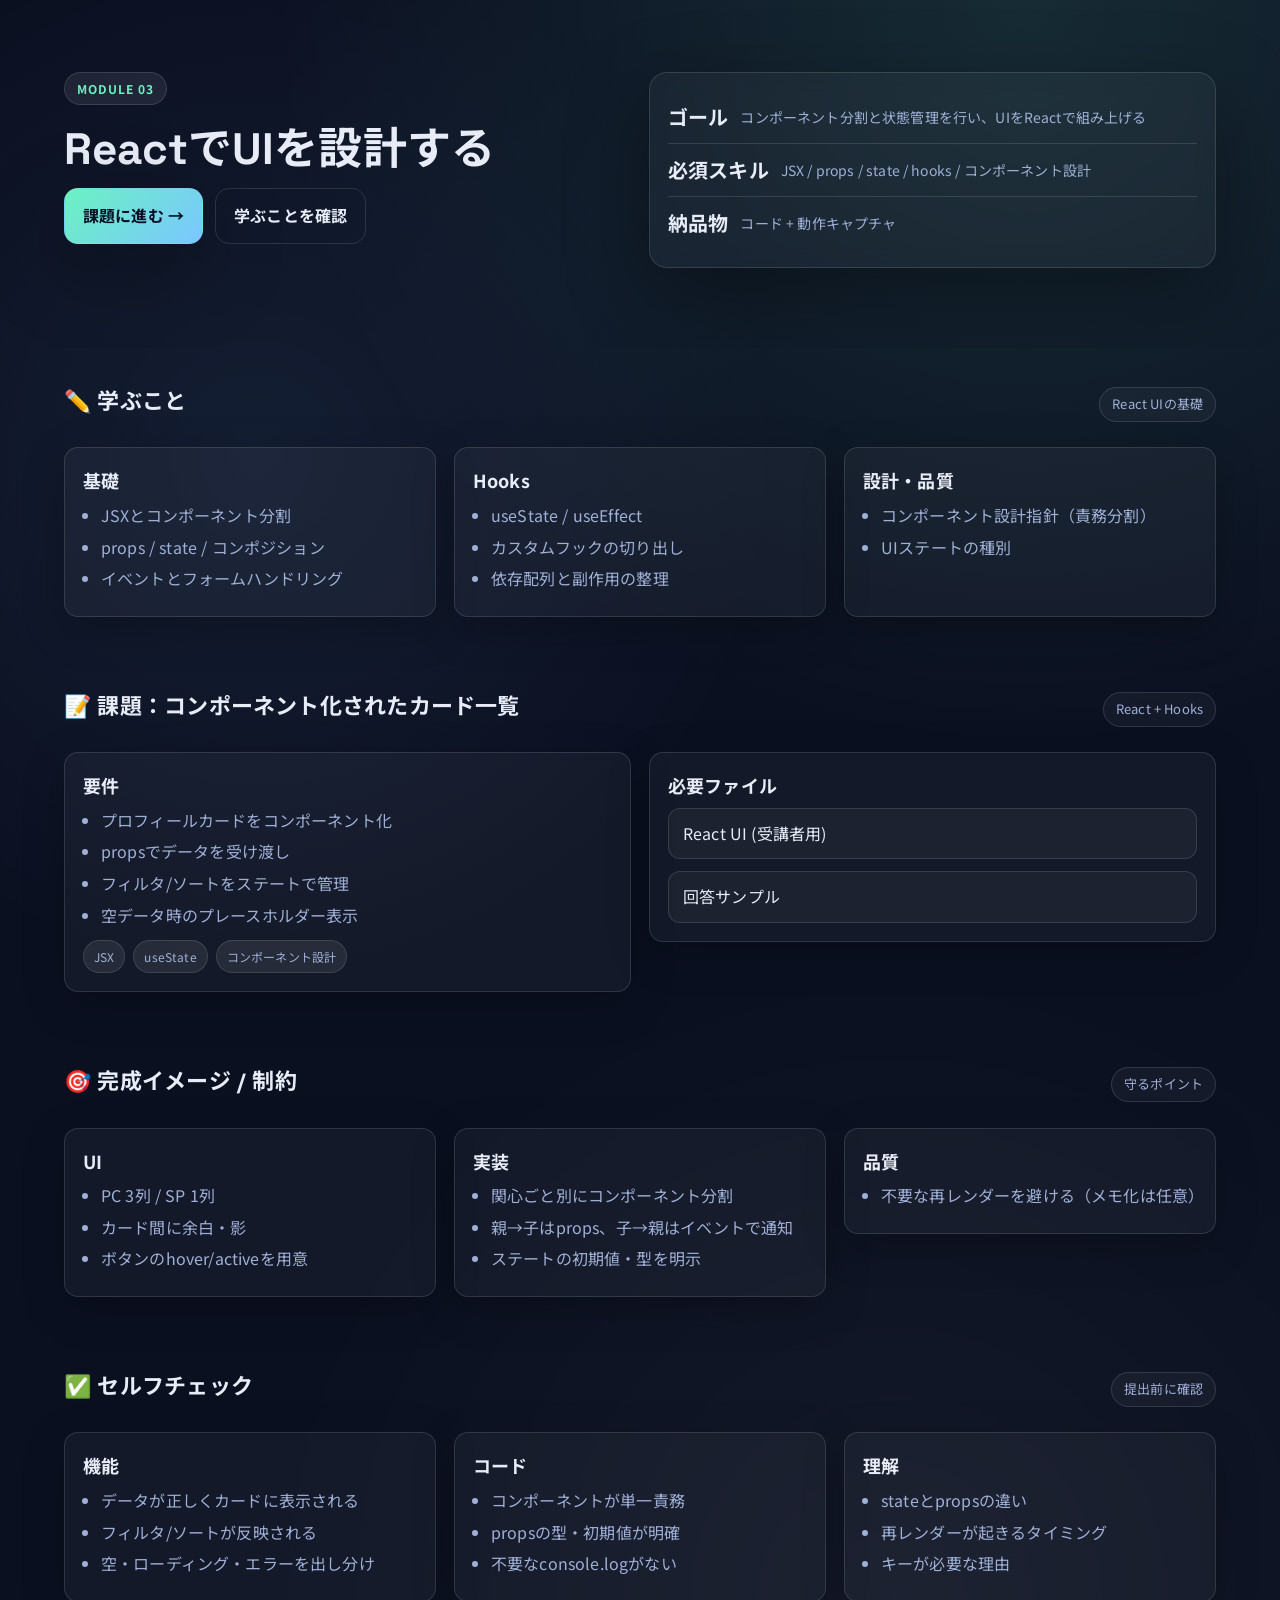
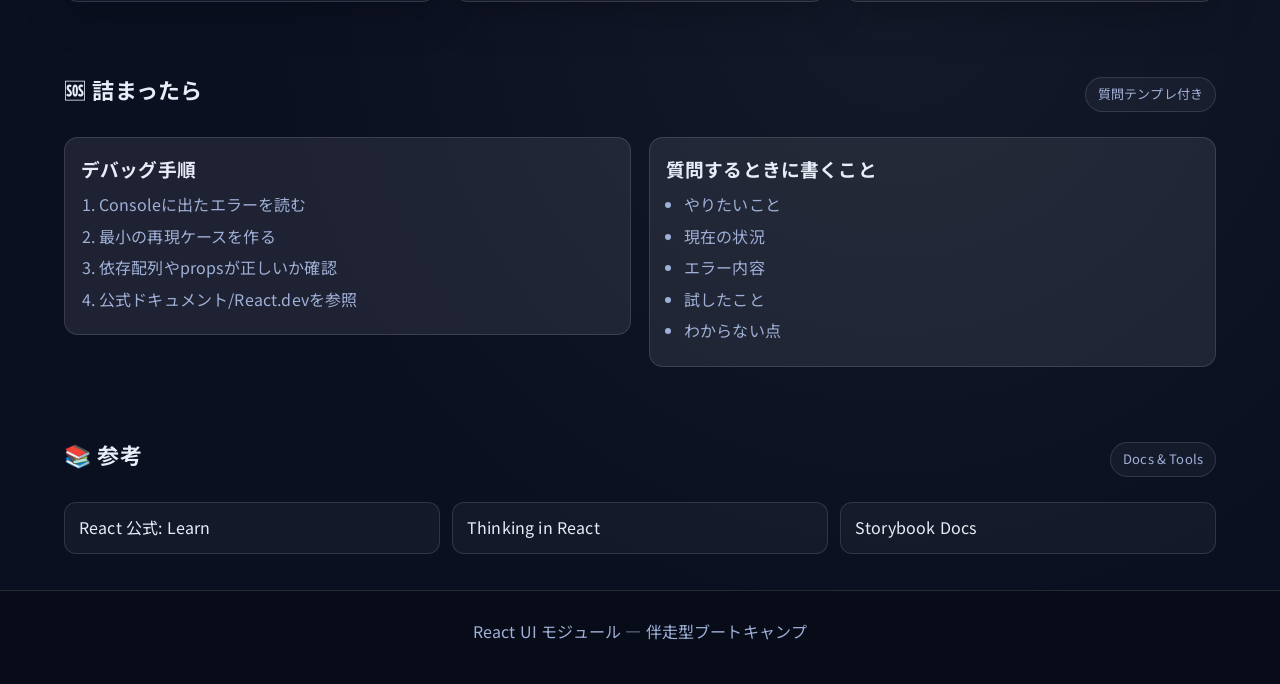
==== react-ui/index.html @ 6a6efe5e "feat: 他のページも追加" ====
<!DOCTYPE html>
<html lang="ja">
<head>
  <meta charset="UTF-8" />
  <meta name="viewport" content="width=device-width, initial-scale=1" />
  <title>React UI モジュール | 研修トップ</title>
  <link rel="preconnect" href="https://fonts.googleapis.com">
  <link rel="preconnect" href="https://fonts.gstatic.com" crossorigin>
  <link href="https://fonts.googleapis.com/css2?family=Space+Grotesk:wght@400;500;600;700&family=Noto+Sans+JP:wght@400;500;700&display=swap" rel="stylesheet">
  <link rel="stylesheet" href="styles.css">
</head>
<body>
  <header class="hero">
    <div class="grid">
      <div class="hero-content">
        <div class="eyebrow">Module 03</div>
        <h1>ReactでUIを設計する</h1>
        <div class="cta-row">
          <a class="btn-primary" href="#tasks">課題に進む →</a>
          <a class="btn-secondary" href="#learn">学ぶことを確認</a>
        </div>
      </div>
      <div class="hero-card">
        <div class="stat"><strong>ゴール</strong><span>コンポーネント分割と状態管理を行い、UIをReactで組み上げる</span></div>
        <div class="stat"><strong>必須スキル</strong><span>JSX / props / state / hooks / コンポーネント設計</span></div>
        <div class="stat"><strong>納品物</strong><span>コード + 動作キャプチャ</span></div>
      </div>
    </div>
  </header>

  <section id="learn">
    <div class="section-head">
      <h2>✏️ 学ぶこと</h2>
      <span class="pill">React UIの基礎</span>
    </div>
    <div class="grid">
      <article class="card">
        <h3>基礎</h3>
        <ul class="list">
          <li>JSXとコンポーネント分割</li>
          <li>props / state / コンポジション</li>
          <li>イベントとフォームハンドリング</li>
        </ul>
      </article>
      <article class="card">
        <h3>Hooks</h3>
        <ul class="list">
          <li>useState / useEffect</li>
          <li>カスタムフックの切り出し</li>
          <li>依存配列と副作用の整理</li>
        </ul>
      </article>
      <article class="card">
        <h3>設計・品質</h3>
        <ul class="list">
          <li>コンポーネント設計指針（責務分割）</li>
          <li>UIステートの種別</li>
        </ul>
      </article>
    </div>
  </section>

  <section id="tasks">
    <div class="section-head">
      <h2>📝 課題：コンポーネント化されたカード一覧</h2>
      <span class="pill">React + Hooks</span>
    </div>
    <div class="layout-split">
      <div class="card">
        <h3>要件</h3>
        <ul class="list">
          <li>プロフィールカードをコンポーネント化</li>
          <li>propsでデータを受け渡し</li>
          <li>フィルタ/ソートをステートで管理</li>
          <li>空データ時のプレースホルダー表示</li>
        </ul>
        <div class="tag-row">
          <span class="badge">JSX</span>
          <span class="badge">useState</span>
          <span class="badge">コンポーネント設計</span>
        </div>
      </div>
      <div class="card">
        <h3>必要ファイル</h3>
        <div class="resources">
          <a class="resource-link" href="./React基礎(UI).zip">React UI (受講者用)</a>
          <a class="resource-link" href="./react-sample-ui.zip">回答サンプル</a>
        </div>
      </div>
    </div>
  </section>

  <section id="requirements">
    <div class="section-head">
      <h2>🎯 完成イメージ / 制約</h2>
      <span class="pill">守るポイント</span>
    </div>
    <div class="layout-split">
      <div class="card">
        <h3>UI</h3>
        <ul class="list">
          <li>PC 3列 / SP 1列</li>
          <li>カード間に余白・影</li>
          <li>ボタンのhover/activeを用意</li>
        </ul>
      </div>
      <div class="card">
        <h3>実装</h3>
        <ul class="list">
          <li>関心ごと別にコンポーネント分割</li>
          <li>親→子はprops、子→親はイベントで通知</li>
          <li>ステートの初期値・型を明示</li>
        </ul>
      </div>
      <div class="card">
        <h3>品質</h3>
        <ul class="list">
          <li>不要な再レンダーを避ける（メモ化は任意）</li>
        </ul>
      </div>
    </div>
  </section>

  <section id="checklist">
    <div class="section-head">
      <h2>✅ セルフチェック</h2>
      <span class="pill">提出前に確認</span>
    </div>
    <div class="layout-split">
      <div class="card">
        <h3>機能</h3>
        <ul class="list">
          <li>データが正しくカードに表示される</li>
          <li>フィルタ/ソートが反映される</li>
          <li>空・ローディング・エラーを出し分け</li>
        </ul>
      </div>
      <div class="card">
        <h3>コード</h3>
        <ul class="list">
          <li>コンポーネントが単一責務</li>
          <li>propsの型・初期値が明確</li>
          <li>不要なconsole.logがない</li>
        </ul>
      </div>
      <div class="card">
        <h3>理解</h3>
        <ul class="list">
          <li>stateとpropsの違い</li>
          <li>再レンダーが起きるタイミング</li>
          <li>キーが必要な理由</li>
        </ul>
      </div>
    </div>
  </section>

  <section id="faq">
    <div class="section-head">
      <h2>🆘 詰まったら</h2>
      <span class="pill">質問テンプレ付き</span>
    </div>
    <div class="layout-split">
      <div class="support-box">
        <h3>デバッグ手順</h3>
        <ol class="list">
          <li>Consoleに出たエラーを読む</li>
          <li>最小の再現ケースを作る</li>
          <li>依存配列やpropsが正しいか確認</li>
          <li>公式ドキュメント/React.devを参照</li>
        </ol>
      </div>
      <div class="support-box">
        <h3>質問するときに書くこと</h3>
        <ul class="list">
          <li>やりたいこと</li>
          <li>現在の状況</li>
          <li>エラー内容</li>
          <li>試したこと</li>
          <li>わからない点</li>
        </ul>
      </div>
    </div>
  </section>

  <section id="resources">
    <div class="section-head">
      <h2>📚 参考</h2>
      <span class="pill">Docs & Tools</span>
    </div>
    <div class="resources">
      <a class="resource-link" href="https://react.dev/learn">React 公式: Learn</a>
      <a class="resource-link" href="https://beta.reactjs.org/learn/thinking-in-react">Thinking in React</a>
      <a class="resource-link" href="https://storybook.js.org/docs">Storybook Docs</a>
    </div>
  </section>

  <footer>
    React UI モジュール — 伴走型ブートキャンプ
  </footer>
</body>
</html>
---- react-ui/styles.css ----
:root {
  --bg: #0b1021;
  --panel: rgba(255,255,255,0.04);
  --panel-strong: rgba(255,255,255,0.08);
  --border: rgba(255,255,255,0.12);
  --text: #e8ecf6;
  --muted: #9fb0d7;
  --accent: #6bf2c1;
  --accent-2: #7ac6ff;
  --shadow: 0 25px 80px rgba(0,0,0,0.35);
  color-scheme: dark;
}

* { box-sizing: border-box; }

body {
  margin: 0;
  font-family: 'Noto Sans JP', 'Space Grotesk', system-ui, -apple-system, sans-serif;
  background: radial-gradient(circle at 20% 20%, rgba(123, 198, 255, 0.08), transparent 25%),
              radial-gradient(circle at 80% 0%, rgba(107, 242, 193, 0.12), transparent 30%),
              radial-gradient(circle at 70% 70%, rgba(255, 255, 255, 0.04), transparent 35%),
              var(--bg);
  color: var(--text);
  line-height: 1.6;
  letter-spacing: 0.01em;
}

header.hero {
  position: relative;
  overflow: hidden;
  padding: 72px clamp(16px, 5vw, 120px) 80px;
}

.grid {
  display: grid;
  grid-template-columns: repeat(auto-fit, minmax(260px, 1fr));
  gap: 18px;
}

.hero-content {
  max-width: 720px;
  z-index: 1;
}

.eyebrow {
  display: inline-flex;
  align-items: center;
  gap: 8px;
  padding: 6px 12px;
  border-radius: 999px;
  background: var(--panel-strong);
  color: var(--accent);
  font-weight: 700;
  letter-spacing: 0.08em;
  text-transform: uppercase;
  font-size: 12px;
  border: 1px solid var(--border);
}

h1 {
  font-family: 'Space Grotesk', 'Noto Sans JP', sans-serif;
  font-size: clamp(32px, 4vw, 44px);
  line-height: 1.2;
  margin: 18px 0 12px;
}

.lead {
  color: var(--muted);
  font-size: 16px;
  margin-bottom: 28px;
}

.cta-row {
  display: flex;
  flex-wrap: wrap;
  gap: 12px;
  align-items: center;
}

.btn-primary, .btn-secondary {
  border: 1px solid transparent;
  border-radius: 14px;
  padding: 14px 18px;
  font-weight: 700;
  text-decoration: none;
  transition: transform 160ms ease, box-shadow 160ms ease, border-color 160ms ease;
  display: inline-flex;
  gap: 10px;
  align-items: center;
}

.btn-primary {
  background: linear-gradient(135deg, var(--accent), var(--accent-2));
  color: #041026;
  box-shadow: var(--shadow);
}

.btn-secondary {
  background: transparent;
  color: var(--text);
  border-color: var(--border);
}

.btn-primary:hover, .btn-secondary:hover { transform: translateY(-2px); }

.hero-card {
  backdrop-filter: blur(10px);
  background: var(--panel);
  border: 1px solid var(--border);
  border-radius: 18px;
  padding: 18px;
  box-shadow: var(--shadow);
  position: relative;
}

.stat {
  display: grid;
  grid-template-columns: auto 1fr;
  gap: 6px 12px;
  align-items: center;
  padding: 10px 0;
  border-bottom: 1px solid var(--border);
}

.stat:last-child { border-bottom: none; }

.stat strong { font-size: 20px; }
.stat span { color: var(--muted); font-size: 14px; }

section {
  padding: 36px clamp(16px, 5vw, 120px);
}

h2 {
  font-size: 22px;
  margin: 0 0 12px;
  font-family: 'Space Grotesk', 'Noto Sans JP', sans-serif;
  letter-spacing: 0.01em;
}

.section-head {
  display: flex;
  justify-content: space-between;
  align-items: baseline;
  gap: 12px;
  margin-bottom: 16px;
}

.pill {
  padding: 6px 12px;
  border-radius: 999px;
  background: var(--panel);
  border: 1px solid var(--border);
  color: var(--muted);
  font-size: 13px;
}

.card {
  background: var(--panel);
  border: 1px solid var(--border);
  border-radius: 14px;
  padding: 18px;
  box-shadow: 0 12px 40px rgba(0,0,0,0.25);
  transition: transform 160ms ease, border-color 160ms ease;
}

.card:hover { transform: translateY(-4px); border-color: var(--accent); }

.card h3 {
  margin: 0 0 8px;
  font-size: 18px;
  display: flex;
  align-items: center;
  gap: 8px;
}

.card p { margin: 0; color: var(--muted); font-size: 14px; }

.tag-row { display: flex; flex-wrap: wrap; gap: 8px; margin-top: 12px; }
.tag { font-size: 12px; padding: 6px 10px; border-radius: 999px; background: rgba(255,255,255,0.06); color: var(--text); border: 1px solid var(--border); }

.card-footer { margin-top: 14px; }
.card-footer .btn-secondary { padding: 10px 14px; border-radius: 10px; }

.timeline { position: relative; padding-left: 18px; }
.timeline::before { content: ""; position: absolute; left: 6px; top: 4px; bottom: 4px; width: 2px; background: linear-gradient(180deg, var(--accent), transparent); }
.timeline-item { position: relative; padding: 10px 12px 10px 18px; margin-bottom: 6px; border-radius: 12px; background: var(--panel); border: 1px solid var(--border); }
.timeline-item::before { content: ""; position: absolute; left: -8px; top: 14px; width: 12px; height: 12px; border-radius: 50%; background: var(--accent); box-shadow: 0 0 0 6px rgba(107, 242, 193, 0.18); }
.timeline-item strong { display: block; margin-bottom: 4px; }
.timeline-item span { color: var(--muted); font-size: 14px; }

.layout-split { display: grid; grid-template-columns: repeat(auto-fit, minmax(320px, 1fr)); gap: 18px; align-items: start; }

.list { margin: 0; padding-left: 18px; color: var(--muted); }
.list li { margin: 6px 0; }

.support-box { background: var(--panel-strong); border: 1px solid var(--border); border-radius: 14px; padding: 16px; }
.support-box h3 { margin: 0 0 8px; }

.resources { display: grid; grid-template-columns: repeat(auto-fit, minmax(260px, 1fr)); gap: 12px; }
.resource-link { display: block; padding: 12px 14px; border-radius: 12px; border: 1px solid var(--border); background: var(--panel); color: var(--text); text-decoration: none; }
.resource-link:hover { border-color: var(--accent); color: var(--accent); }

.badge { display: inline-flex; padding: 6px 10px; border-radius: 999px; background: var(--panel-strong); border: 1px solid var(--border); font-size: 12px; color: var(--muted); }

.gallery { display: grid; grid-template-columns: repeat(auto-fit, minmax(260px, 1fr)); gap: 12px; }
.gallery img { width: 100%; border-radius: 12px; border: 1px solid var(--border); }

footer {
  padding: 28px clamp(16px, 5vw, 120px) 40px;
  color: var(--muted);
  text-align: center;
  border-top: 1px solid var(--border);
  background: rgba(0,0,0,0.25);
}

a { color: inherit; }
a:hover { color: var(--accent); }

@media (max-width: 640px) {
  header.hero { padding-top: 48px; }
  .cta-row { flex-direction: column; align-items: stretch; }
  .btn-primary, .btn-secondary { justify-content: center; }
}
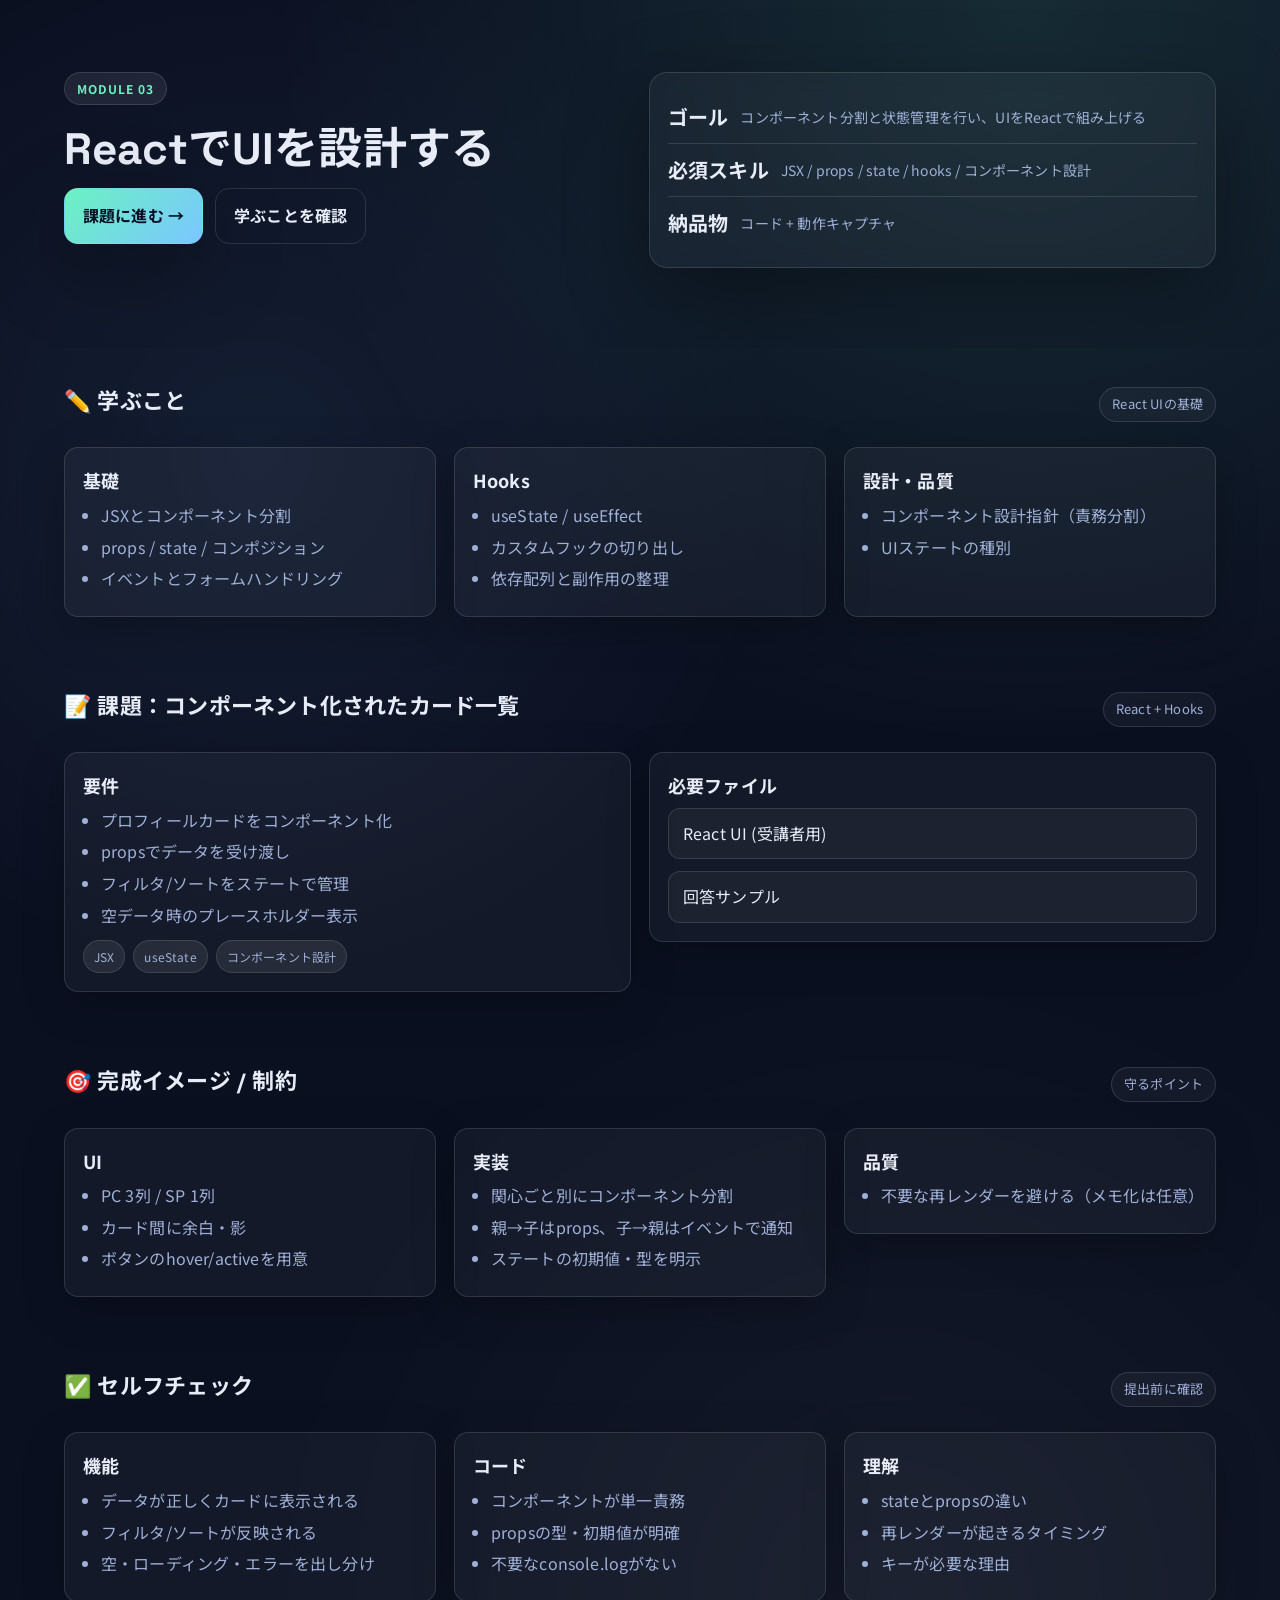
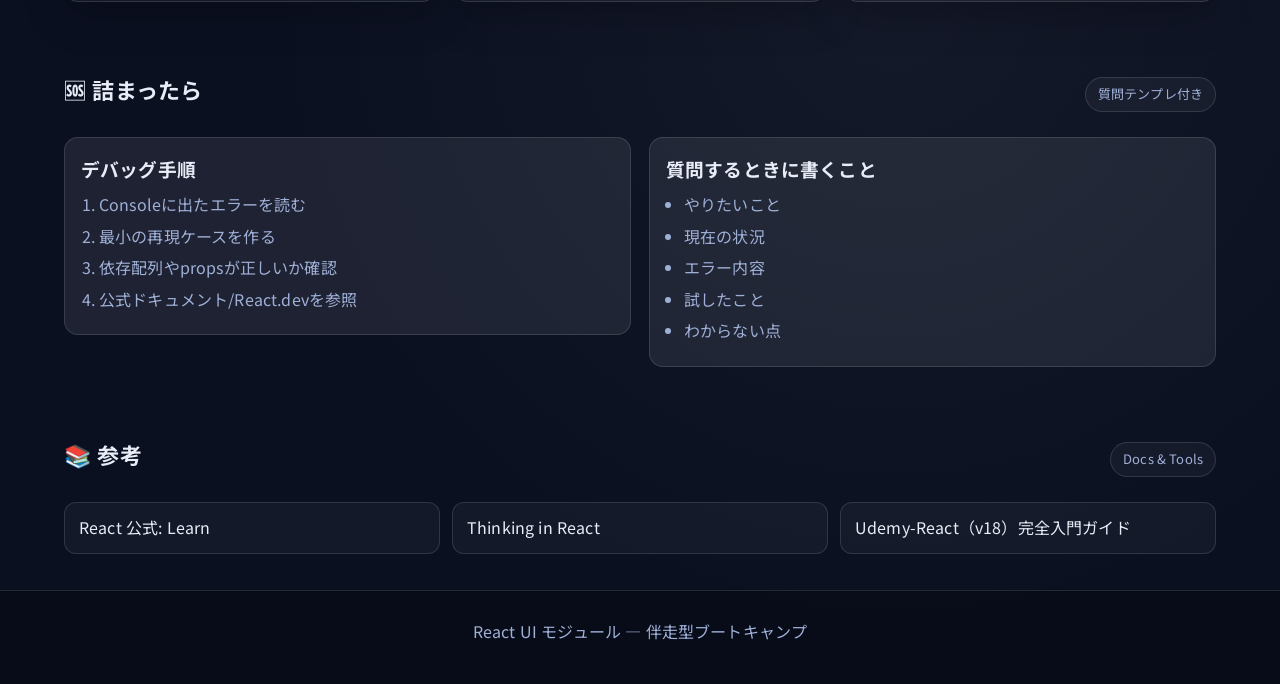
==== commit d1b4e250: "feat: react-apiも追加" ====
--- a/react-ui/index.html
+++ b/react-ui/index.html
@@ -190,7 +190,7 @@
     <div class="resources">
       <a class="resource-link" href="https://react.dev/learn">React 公式: Learn</a>
       <a class="resource-link" href="https://beta.reactjs.org/learn/thinking-in-react">Thinking in React</a>
-      <a class="resource-link" href="https://storybook.js.org/docs">Storybook Docs</a>
+      <a class="resource-link" href="https://www.udemy.com/share/106Nqw3@bPUEMJOjS3d8hNeGX5GlR4bvk2JYwPmwJNCnRJBP_Bf4jjGcbA_Fzyz049GlJeivlQ==/">Udemy-React（v18）完全入門ガイド</a>
     </div>
   </section>
 
